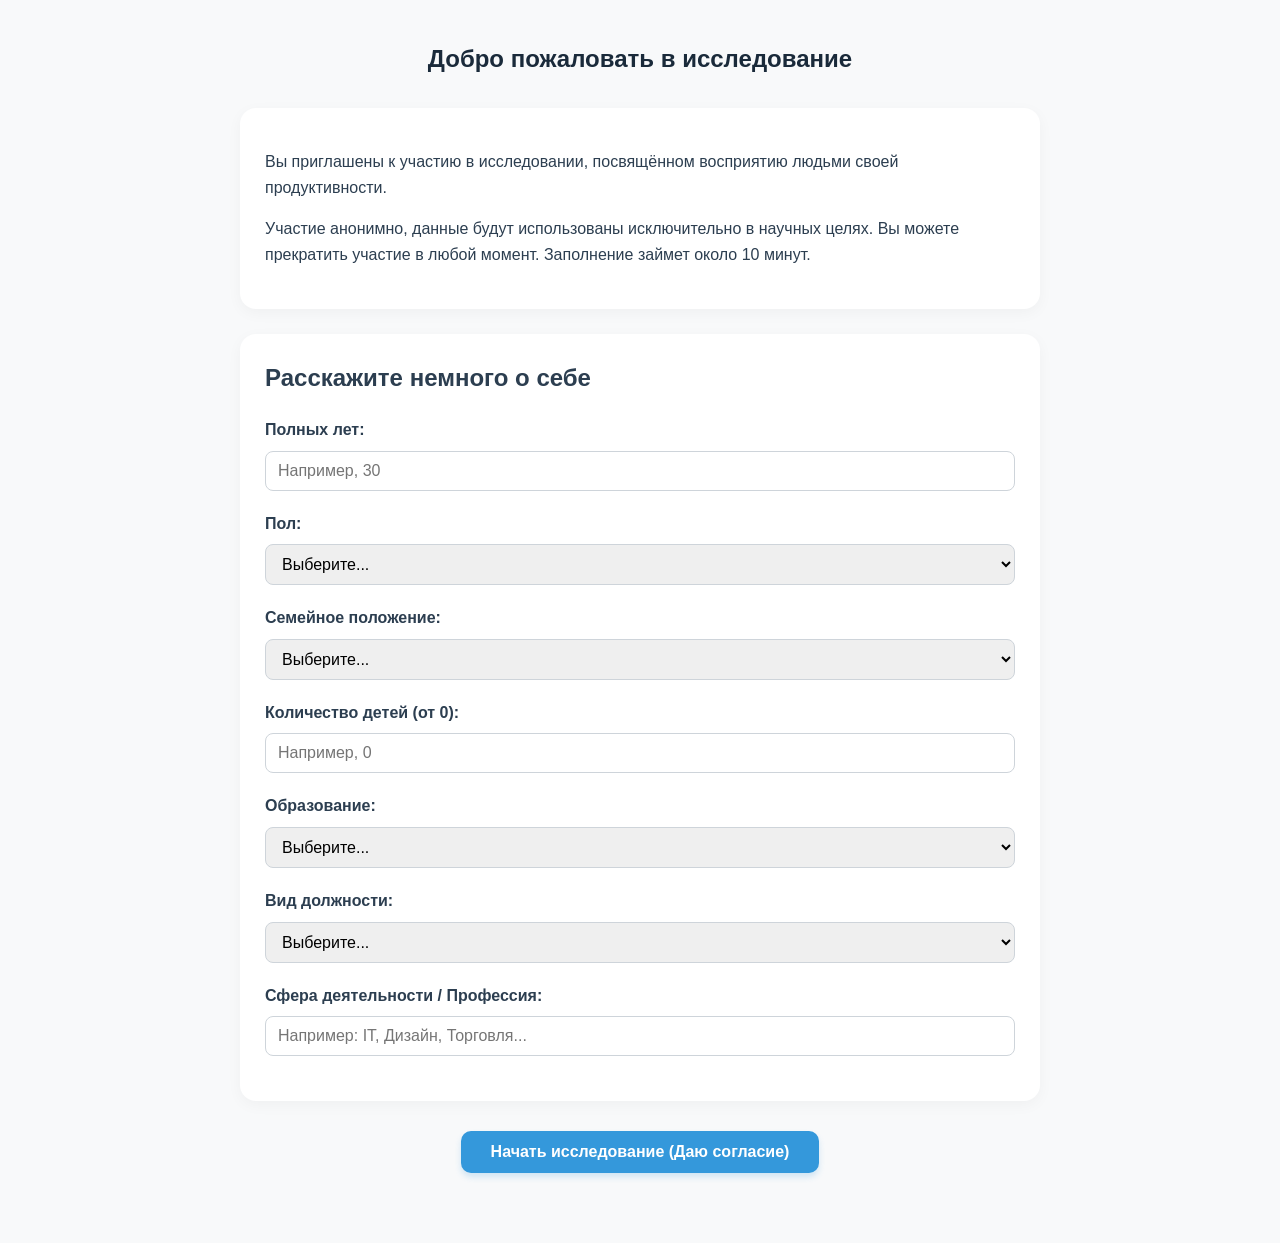
==== Survey-pre-02 (Jedi Matrix Validation)/index.html @ a77406a6 "Первая версия приложения" ====
<!DOCTYPE html>
<html lang="ru">
<head>
    <meta charset="UTF-8">
    <meta name="viewport" content="width=device-width, initial-scale=1.0">
    <title>Исследование восприятия продуктивности</title>
    <!-- Подключаем стили -->
    <link rel="stylesheet" href="style.css">
</head>
<body>

<div class="app-container">
    
    <!-- СТРАНИЦА 0: Согласие и Демография -->
    <section id="page0" class="page active">
        <h1>Добро пожаловать в исследование</h1>
        
        <div class="card info-card">
            <p>Вы приглашены к участию в исследовании, посвящённом восприятию людьми своей продуктивности.</p>
            <p>Участие анонимно, данные будут использованы исключительно в научных целях. Вы можете прекратить участие в любой момент. Заполнение займет около 10 минут.</p>
        </div>

        <div class="card form-card">
            <h2>Расскажите немного о себе</h2>
            
            <div class="form-group">
                <label for="demo-age">Полных лет:</label>
                <input type="number" id="demo-age" min="18" max="100" placeholder="Например, 30">
            </div>

            <div class="form-group">
                <label for="demo-gender">Пол:</label>
                <select id="demo-gender">
                    <option value="">Выберите...</option>
                    <option value="male">Мужской</option>
                    <option value="female">Женский</option>
                </select>
            </div>

            <div class="form-group">
                <label for="demo-marital-status">Семейное положение:</label>
                <select id="demo-marital-status">
                    <option value="">Выберите...</option>
                    <option value="single">Холост / Не замужем</option>
                    <option value="married">В браке</option>
                    <option value="divorced">В разводе</option>
                    <option value="widowed">Вдовец / Вдова</option>
                </select>
            </div>

            <div class="form-group">
                <label for="demo-children">Количество детей (от 0):</label>
                <input type="number" id="demo-children" min="0" placeholder="Например, 0">
            </div>

            <div class="form-group">
                <label for="demo-education">Образование:</label>
                <select id="demo-education">
                    <option value="">Выберите...</option>
                    <option value="secondary">Среднее / Среднее специальное</option>
                    <option value="bachelor">Высшее (Бакалавр/Специалист)</option>
                    <option value="master">Высшее (Магистр)</option>
                    <option value="phd">Ученая степень</option>
                </select>
            </div>

            <div class="form-group">
                <label for="demo-position">Вид должности:</label>
                <select id="demo-position">
                    <option value="">Выберите...</option>
                    <option value="Владелец бизнеса">Владелец бизнеса</option>
                    <option value="Фрилансер">Фрилансер</option>
                    <option value="Высший менеджер">Высший менеджер</option>
                    <option value="Менеджер среднего звена">Менеджер среднего звена</option>
                    <option value="Тимлид">Тимлид</option>
                    <option value="Старший специалист">Старший специалист</option>
                    <option value="Специалист">Специалист</option>
                    <option value="Младший специалист">Младший специалист</option>
                    <option value="Школьник / Студент">Школьник / Студент</option>
                    <option value="Домохозяйка / домохозяин">Домохозяйка / домохозяин</option>
                    <option value="Пенсионер">Пенсионер</option>
                    <option value="Безработный">Безработный</option>
                    <option value="Другое">Другое</option>
                </select>
            </div>

            <div class="form-group">
                <label for="demo-profession">Сфера деятельности / Профессия:</label>
                <input type="text" id="demo-profession" placeholder="Например: IT, Дизайн, Торговля...">
            </div>
        </div>

        <div class="actions">
            <button id="btn-next-0" class="btn btn-primary">Начать исследование (Даю согласие)</button>
        </div>
    </section>

    <!-- СТРАНИЦА 1: Матрица 1 -->
    <section id="page1" class="page">
        <h1 id="p1-title">Оценка продуктивности</h1>
        <div class="card instruction-card" id="p1-instructions">
            <!-- Инструкции подставятся из JS -->
        </div>

        <div class="matrix-app-container">
            <div id="matrix-container-1"></div>
        </div>

        <div class="card examples-card">
            <h3>Примеры ваших задач (необязательно)</h3>
            <p class="subtitle">Приведите 1-2 примера задач из вашего опыта для каждой зоны, чтобы мы лучше поняли ваш контекст.</p>
            
            <div class="examples-grid">
                <div class="eg-item">
                    <label>🟢 Стратегическое, не срочное:</label>
                    <input type="text" id="p1-ex-tr" placeholder="Пример...">
                </div>
                <div class="eg-item">
                    <label>🟠 Стратегическое, срочное:</label>
                    <input type="text" id="p1-ex-br" placeholder="Пример...">
                </div>
                <div class="eg-item">
                    <label>⬜ Операционное, не срочное:</label>
                    <input type="text" id="p1-ex-tl" placeholder="Пример...">
                </div>
                <div class="eg-item">
                    <label>🔴 Операционное, срочное:</label>
                    <input type="text" id="p1-ex-bl" placeholder="Пример...">
                </div>
            </div>
        </div>

        <div class="actions">
            <button id="btn-next-1" class="btn btn-primary">Продолжить</button>
        </div>
    </section>

    <!-- СТРАНИЦА 2: Матрица 2 -->
    <section id="page2" class="page">
        <h1 id="p2-title">Оценка продуктивности (Другая сфера)</h1>
        <div class="card instruction-card" id="p2-instructions">
            <!-- Инструкции подставятся из JS -->
        </div>

        <div class="matrix-app-container">
            <div id="matrix-container-2"></div>
        </div>

        <div class="card examples-card">
            <h3>Примеры ваших задач (необязательно)</h3>
            
            <div class="examples-grid">
                <div class="eg-item">
                    <label>🟢 Стратегическое, не срочное:</label>
                    <input type="text" id="p2-ex-tr" placeholder="Пример...">
                </div>
                <div class="eg-item">
                    <label>🟠 Стратегическое, срочное:</label>
                    <input type="text" id="p2-ex-br" placeholder="Пример...">
                </div>
                <div class="eg-item">
                    <label>⬜ Операционное, не срочное:</label>
                    <input type="text" id="p2-ex-tl" placeholder="Пример...">
                </div>
                <div class="eg-item">
                    <label>🔴 Операционное, срочное:</label>
                    <input type="text" id="p2-ex-bl" placeholder="Пример...">
                </div>
            </div>
        </div>

        <div class="actions">
            <button id="btn-next-2" class="btn btn-primary">Продолжить</button>
        </div>
    </section>

    <!-- СТРАНИЦА 3: Контрольные бегунки -->
    <section id="page3" class="page">
        <h1>Общая самооценка</h1>
        <div class="card">
            <p>Сдвиньте бегунки так, чтобы они отражали ваше ощущение от последних двух недель.</p>

            <div class="control-slider-group">
                <label>Баланс ресурсов (время, силы)</label>
                <div class="slider-wrapper">
                    <span class="left-label">Всё на работу</span>
                    <input type="range" id="slider-balance" min="0" max="100" value="50">
                    <span class="right-label">Всё на личную жизнь</span>
                </div>
            </div>

            <div class="control-slider-group">
                <label>Продуктивность относительно желаемого уровня</label>
                <div class="slider-wrapper">
                    <span class="left-label">Почти ничего не успел</span>
                    <input type="range" id="slider-desired" min="0" max="100" value="50">
                    <span class="right-label">Успел всё и больше</span>
                </div>
            </div>

            <div class="control-slider-group">
                <label>Продуктивность по сравнению с окружающими</label>
                <div class="slider-wrapper">
                    <span class="left-label">Намного ниже</span>
                    <input type="range" id="slider-others" min="0" max="100" value="50">
                    <span class="right-label">Намного выше</span>
                </div>
            </div>
        </div>
        <div class="actions">
            <button id="btn-next-3" class="btn btn-primary">Далее</button>
        </div>
    </section>

    <!-- СТРАНИЦА 4: Оценка инструмента -->
    <section id="page4" class="page">
        <h1>Оценка инструмента</h1>
        <div class="card form-card">
            <p>Нам важно понять, насколько удобными были матрицы, которые вы только что заполняли.</p>

            <div class="form-group radio-group">
                <label>Оцените, насколько сами матрицы (квадраты и ползунки) были вам понятны:</label>
                <div class="likert">
                    <span>1 (Совершенно непонятны)</span>
                    <input type="radio" name="rating_understanding" value="1">
                    <input type="radio" name="rating_understanding" value="2">
                    <input type="radio" name="rating_understanding" value="3">
                    <input type="radio" name="rating_understanding" value="4">
                    <input type="radio" name="rating_understanding" value="5">
                    <input type="radio" name="rating_understanding" value="6">
                    <input type="radio" name="rating_understanding" value="7">
                    <span>7 (Абсолютно понятны)</span>
                </div>
            </div>

            <div class="form-group radio-group">
                <label>Насколько легко вам было вспомнить свои задачи и соотнести их с матрицей?</label>
                <div class="likert">
                    <span>1 (Очень трудно)</span>
                    <input type="radio" name="rating_ease" value="1">
                    <input type="radio" name="rating_ease" value="2">
                    <input type="radio" name="rating_ease" value="3">
                    <input type="radio" name="rating_ease" value="4">
                    <input type="radio" name="rating_ease" value="5">
                    <input type="radio" name="rating_ease" value="6">
                    <input type="radio" name="rating_ease" value="7">
                    <span>7 (Очень легко)</span>
                </div>
            </div>

            <div class="form-group">
                <label>Сколько времени (по ощущению) заняло заполнение матриц?</label>
                <select id="rating_time">
                    <option value="">Выберите...</option>
                    <option value="1">1 - Слишком долго</option>
                    <option value="2">2</option>
                    <option value="3">3 - Нормально, как ожидал</option>
                    <option value="4">4</option>
                    <option value="5">5 - Очень быстро</option>
                </select>
            </div>

            <div class="form-group">
                <label>Что было непонятным или неудобным? (необязательно)</label>
                <textarea id="open_feedback" rows="3" placeholder="Ваши комментарии..."></textarea>
            </div>
        </div>
        <div class="actions">
            <button id="btn-next-4" class="btn btn-primary">Далее</button>
        </div>
    </section>

    <!-- СТРАНИЦА 5: А/В Сравнение -->
    <section id="page5" class="page">
        <h1>Сравнение вариантов</h1>
        <div class="card instruction-card">
            <p>Вы заполняли один из двух возможных вариантов визуального интерфейса. Ниже представлен <strong>альтернативный вариант</strong>.</p>
            <p>Пожалуйста, попробуйте подвигать ползунки в этой альтернативной матрице, чтобы понять, как она работает.</p>
        </div>

        <div class="matrix-app-container">
            <div id="matrix-container-alt"></div>
        </div>

        <div class="card form-card">
            <div class="form-group radio-group">
                <label>Насколько вам понятен <strong>этот (альтернативный)</strong> вариант?</label>
                <div class="likert">
                    <span>1 (Совершенно непонятен)</span>
                    <input type="radio" name="alt_understanding" value="1">
                    <input type="radio" name="alt_understanding" value="2">
                    <input type="radio" name="alt_understanding" value="3">
                    <input type="radio" name="alt_understanding" value="4">
                    <input type="radio" name="alt_understanding" value="5">
                    <input type="radio" name="alt_understanding" value="6">
                    <input type="radio" name="alt_understanding" value="7">
                    <span>7 (Абсолютно понятен)</span>
                </div>
            </div>

            <div class="form-group">
                <label>Какой из двух вариантов интерфейса вам понравился больше?</label>
                <select id="preference">
                    <option value="">Выберите...</option>
                    <option value="first">Первый (который я заполнял изначально)</option>
                    <option value="second">Второй (который показан сейчас на этой странице)</option>
                    <option value="equal">Оба одинаково понятны/удобны</option>
                    <option value="unsure">Затрудняюсь ответить</option>
                </select>
            </div>
        </div>

        <div class="actions">
            <button id="btn-next-5" class="btn btn-primary">Завершить исследование</button>
        </div>
    </section>

    <!-- СТРАНИЦА 6: Финал -->
    <section id="page6" class="page">
        <div class="card final-card">
            <h1>Спасибо за участие!</h1>
            <p>Ваши ответы успешно сохранены и очень помогут нам в исследовании методов оценки человеческой продуктивности.</p>
            <p>Вы можете закрыть эту вкладку.</p>
        </div>
    </section>

</div>

<!-- Скрипт контрола и логика приложения -->
<script src="productivity-control.js"></script>
<script src="app.js"></script>
</body>
</html>
---- Survey-pre-02 (Jedi Matrix Validation)/style.css ----
:root {
    --primary-color: #3498db;
    --bg-color: #f8f9fa;
    --card-bg: #ffffff;
    --text-main: #2c3e50;
    --text-muted: #7f8c8d;
}

body {
    font-family: -apple-system, BlinkMacSystemFont, "Segoe UI", Roboto, Arial, sans-serif;
    padding: 20px;
    background-color: var(--bg-color);
    color: var(--text-main);
    line-height: 1.6;
    margin: 0;
}

.app-container {
    max-width: 800px;
    margin: 0 auto;
}

.page {
    display: none;
    animation: fadeIn 0.4s ease;
}

.page.active {
    display: block;
}

@keyframes fadeIn {
    from { opacity: 0; transform: translateY(10px); }
    to { opacity: 1; transform: translateY(0); }
}

h1 {
    text-align: center;
    margin-bottom: 30px;
    font-weight: 800;
    color: #1a2a3a;
}

h2, h3 {
    margin-top: 0;
    color: #2c3e50;
}

.card {
    background: var(--card-bg);
    padding: 25px;
    border-radius: 16px;
    box-shadow: 0 4px 15px rgba(0,0,0,0.04);
    margin-bottom: 25px;
}

/* Формы */
.form-group {
    margin-bottom: 20px;
}

.form-group label {
    display: block;
    margin-bottom: 8px;
    font-weight: 600;
}

input[type="text"], input[type="number"], select, textarea {
    width: 100%;
    padding: 10px 12px;
    border: 1px solid #ced4da;
    border-radius: 8px;
    font-size: 1rem;
    box-sizing: border-box;
}

textarea {
    resize: vertical;
}

.actions {
    display: flex;
    justify-content: center;
    margin-top: 30px;
    margin-bottom: 50px;
}

.btn {
    padding: 12px 30px;
    border: none;
    border-radius: 10px;
    font-size: 16px;
    font-weight: 600;
    cursor: pointer;
    transition: all 0.2s ease;
}

.btn-primary {
    background: var(--primary-color);
    color: white;
    box-shadow: 0 4px 6px rgba(52, 152, 219, 0.2);
}

.btn-primary:hover {
    background: #2980b9;
    transform: translateY(-2px);
    box-shadow: 0 6px 12px rgba(52, 152, 219, 0.3);
}

.btn-primary:disabled {
    background: #bdc3c7;
    cursor: not-allowed;
    transform: none;
    box-shadow: none;
}

/* Примеры задач */
.examples-card {
    margin-top: 40px;
}
.examples-grid {
    display: grid;
    grid-template-columns: 1fr 1fr;
    gap: 15px;
}
.eg-item label {
    display: block;
    font-size: 0.85rem;
    margin-bottom: 4px;
    color: #495057;
}
.eg-item input {
    font-size: 0.9rem;
    padding: 8px 10px;
}

/* Шкала Лайкерта */
.likert {
    display: flex;
    justify-content: space-between;
    align-items: center;
    background: #f1f3f5;
    padding: 15px;
    border-radius: 8px;
}
.likert span {
    font-size: 0.85rem;
    color: #6c757d;
    font-weight: 600;
}
.likert input[type="radio"] {
    transform: scale(1.3);
    cursor: pointer;
}

/* Ползунки на стр 3 */
.control-slider-group {
    margin-bottom: 30px;
}
.control-slider-group > label {
    font-weight: 700;
    margin-bottom: 10px;
    display: block;
}
.slider-wrapper {
    display: flex;
    align-items: center;
    gap: 15px;
}
.slider-wrapper input[type="range"] {
    flex: 1;
}
.left-label, .right-label {
    font-size: 0.85rem;
    color: #6c757d;
    width: 120px;
}
.right-label { text-align: right; }

.instruction-block details {
    background: #f1f7fe;
    padding: 15px;
    border-radius: 12px;
    margin-bottom: 20px;
}
.instruction-block summary {
    font-weight: 600;
    cursor: pointer;
    color: var(--primary-color);
}
.instruction-card ul, .instruction-card ol {
    margin-top: 10px;
    padding-left: 20px;
}

@media (max-width: 600px) {
    body { padding: 10px 0; }
    h1 { font-size: 1.5rem; margin: 15px; }
    .card { padding: 15px; border-radius: 0; box-shadow: none; border-bottom: 1px solid #e9ecef; }
    .examples-card { margin-top: 25px; }
    .examples-grid { grid-template-columns: 1fr; }
    .likert { flex-direction: column; gap: 10px; align-items: flex-start; }
    .likert span:first-child { order: -1; margin-bottom: 10px; }
    .likert span:last-child { order: 10; margin-top: 10px; }
    .likert input { margin: 5px 0; }
    
    .slider-wrapper { flex-direction: column; align-items: stretch; gap: 5px; }
    .left-label, .right-label { width: auto; font-size: 0.8rem; }
    .right-label { text-align: left; }
}
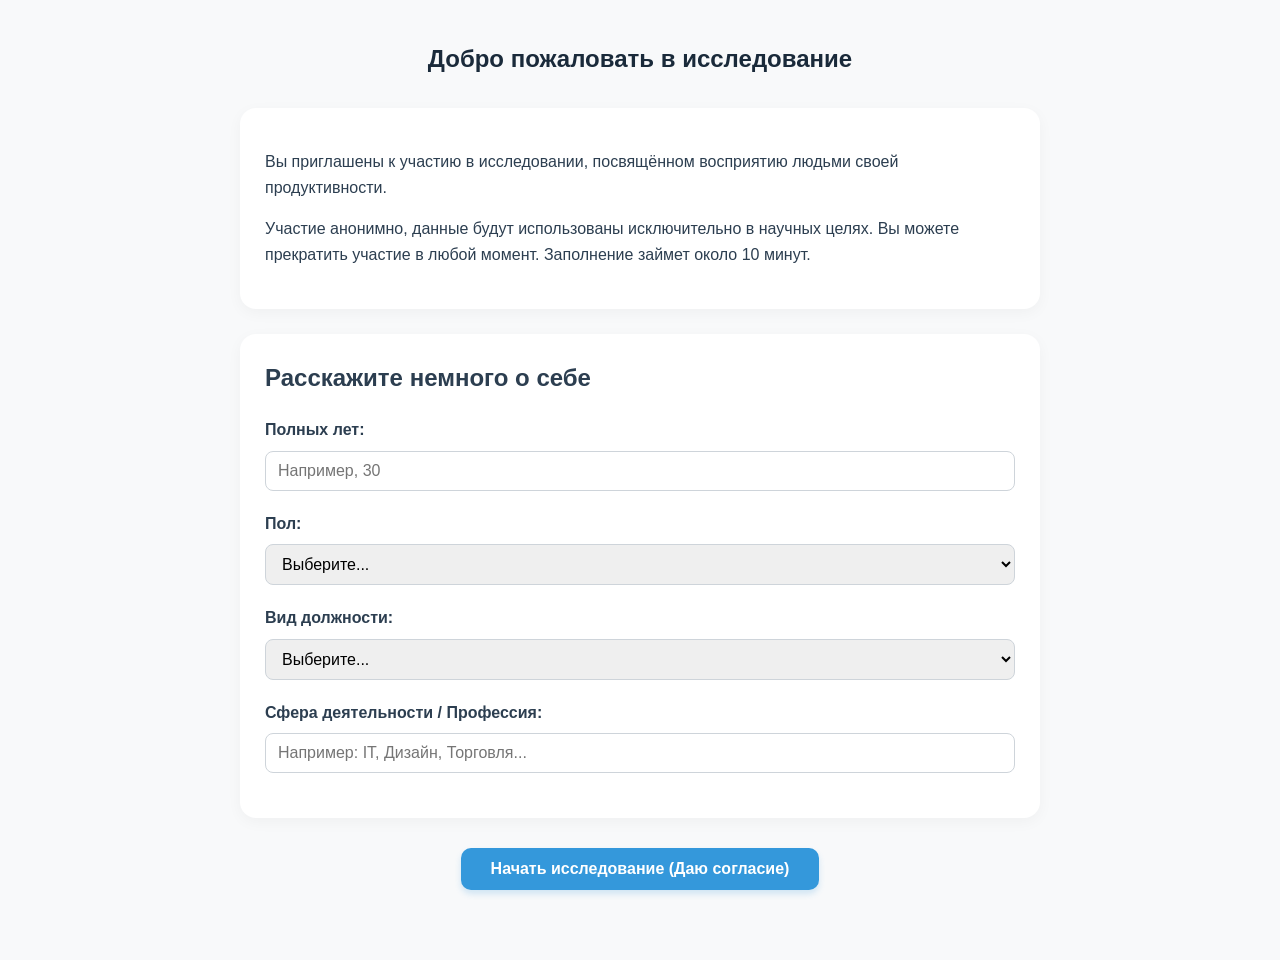
==== commit 0f931b86: "Черновик готов" ====
--- a/Survey-pre-02 (Jedi Matrix Validation)/index.html
+++ b/Survey-pre-02 (Jedi Matrix Validation)/index.html
@@ -22,7 +22,7 @@
 
         <div class="card form-card">
             <h2>Расскажите немного о себе</h2>
-            
+
             <div class="form-group">
                 <label for="demo-age">Полных лет:</label>
                 <input type="number" id="demo-age" min="18" max="100" placeholder="Например, 30">
@@ -34,33 +34,6 @@
                     <option value="">Выберите...</option>
                     <option value="male">Мужской</option>
                     <option value="female">Женский</option>
-                </select>
-            </div>
-
-            <div class="form-group">
-                <label for="demo-marital-status">Семейное положение:</label>
-                <select id="demo-marital-status">
-                    <option value="">Выберите...</option>
-                    <option value="single">Холост / Не замужем</option>
-                    <option value="married">В браке</option>
-                    <option value="divorced">В разводе</option>
-                    <option value="widowed">Вдовец / Вдова</option>
-                </select>
-            </div>
-
-            <div class="form-group">
-                <label for="demo-children">Количество детей (от 0):</label>
-                <input type="number" id="demo-children" min="0" placeholder="Например, 0">
-            </div>
-
-            <div class="form-group">
-                <label for="demo-education">Образование:</label>
-                <select id="demo-education">
-                    <option value="">Выберите...</option>
-                    <option value="secondary">Среднее / Среднее специальное</option>
-                    <option value="bachelor">Высшее (Бакалавр/Специалист)</option>
-                    <option value="master">Высшее (Магистр)</option>
-                    <option value="phd">Ученая степень</option>
                 </select>
             </div>
 
@@ -108,7 +81,7 @@
 
         <div class="card examples-card">
             <h3>Примеры ваших задач (необязательно)</h3>
-            <p class="subtitle">Приведите 1-2 примера задач из вашего опыта для каждой зоны, чтобы мы лучше поняли ваш контекст.</p>
+            <p class="subtitle">Приведите 1-2 примера задач из вашего опыта для каждой зоны, чтобы мы лучше поняли ваш контекст. Это не обязательно, но очень нам поможет 😉</p>
             
             <div class="examples-grid">
                 <div class="eg-item">
@@ -131,6 +104,7 @@
         </div>
 
         <div class="actions">
+            <button id="btn-prev-1" class="btn btn-secondary">← Назад</button>
             <button id="btn-next-1" class="btn btn-primary">Продолжить</button>
         </div>
     </section>
@@ -170,6 +144,7 @@
         </div>
 
         <div class="actions">
+            <button id="btn-prev-2" class="btn btn-secondary">← Назад</button>
             <button id="btn-next-2" class="btn btn-primary">Продолжить</button>
         </div>
     </section>
@@ -178,36 +153,106 @@
     <section id="page3" class="page">
         <h1>Общая самооценка</h1>
         <div class="card">
-            <p>Сдвиньте бегунки так, чтобы они отражали ваше ощущение от последних двух недель.</p>
-
-            <div class="control-slider-group">
+            <p>Отметьте на шкале значения, которые отражают ваше ощущение от последних двух недель.</p>
+
+            <div class="likert-scale-group">
                 <label>Баланс ресурсов (время, силы)</label>
-                <div class="slider-wrapper">
-                    <span class="left-label">Всё на работу</span>
-                    <input type="range" id="slider-balance" min="0" max="100" value="50">
-                    <span class="right-label">Всё на личную жизнь</span>
-                </div>
-            </div>
-
-            <div class="control-slider-group">
+                <div class="likert-7-scale">
+                    <span class="likert-7-label left">Всё на работу</span>
+                    
+                    <input type="radio" name="balance" id="balance-1" value="1">
+                    <label for="balance-1">1</label>
+                    
+                    <input type="radio" name="balance" id="balance-2" value="2">
+                    <label for="balance-2">2</label>
+                    
+                    <input type="radio" name="balance" id="balance-3" value="3">
+                    <label for="balance-3">3</label>
+                    
+                    <input type="radio" name="balance" id="balance-4" value="4">
+                    <label for="balance-4">4</label>
+                    
+                    <input type="radio" name="balance" id="balance-5" value="5">
+                    <label for="balance-5">5</label>
+                    
+                    <input type="radio" name="balance" id="balance-6" value="6">
+                    <label for="balance-6">6</label>
+                    
+                    <input type="radio" name="balance" id="balance-7" value="7">
+                    <label for="balance-7">7</label>
+                    
+                    <span class="likert-7-label right">Всё на личную жизнь</span>
+                    
+                    <span class="likert-7-middle">всё сбалансировано</span>
+                </div>
+            </div>
+
+            <div class="likert-scale-group">
                 <label>Продуктивность относительно желаемого уровня</label>
-                <div class="slider-wrapper">
-                    <span class="left-label">Почти ничего не успел</span>
-                    <input type="range" id="slider-desired" min="0" max="100" value="50">
-                    <span class="right-label">Успел всё и больше</span>
-                </div>
-            </div>
-
-            <div class="control-slider-group">
+                <div class="likert-7-scale">
+                    <span class="likert-7-label left">Почти ничего не успел</span>
+                    
+                    <input type="radio" name="desired" id="desired-1" value="1">
+                    <label for="desired-1">1</label>
+                    
+                    <input type="radio" name="desired" id="desired-2" value="2">
+                    <label for="desired-2">2</label>
+                    
+                    <input type="radio" name="desired" id="desired-3" value="3">
+                    <label for="desired-3">3</label>
+                    
+                    <input type="radio" name="desired" id="desired-4" value="4">
+                    <label for="desired-4">4</label>
+                    
+                    <input type="radio" name="desired" id="desired-5" value="5">
+                    <label for="desired-5">5</label>
+                    
+                    <input type="radio" name="desired" id="desired-6" value="6">
+                    <label for="desired-6">6</label>
+                    
+                    <input type="radio" name="desired" id="desired-7" value="7">
+                    <label for="desired-7">7</label>
+                    
+                    <span class="likert-7-label right">Успел всё и больше</span>
+                    
+                    <span class="likert-7-middle">ровно, как хотел</span>
+                </div>
+            </div>
+
+            <div class="likert-scale-group">
                 <label>Продуктивность по сравнению с окружающими</label>
-                <div class="slider-wrapper">
-                    <span class="left-label">Намного ниже</span>
-                    <input type="range" id="slider-others" min="0" max="100" value="50">
-                    <span class="right-label">Намного выше</span>
-                </div>
-            </div>
-        </div>
-        <div class="actions">
+                <div class="likert-7-scale">
+                    <span class="likert-7-label left">Намного ниже</span>
+                    
+                    <input type="radio" name="others" id="others-1" value="1">
+                    <label for="others-1">1</label>
+                    
+                    <input type="radio" name="others" id="others-2" value="2">
+                    <label for="others-2">2</label>
+                    
+                    <input type="radio" name="others" id="others-3" value="3">
+                    <label for="others-3">3</label>
+                    
+                    <input type="radio" name="others" id="others-4" value="4">
+                    <label for="others-4">4</label>
+                    
+                    <input type="radio" name="others" id="others-5" value="5">
+                    <label for="others-5">5</label>
+                    
+                    <input type="radio" name="others" id="others-6" value="6">
+                    <label for="others-6">6</label>
+                    
+                    <input type="radio" name="others" id="others-7" value="7">
+                    <label for="others-7">7</label>
+                    
+                    <span class="likert-7-label right">Намного выше</span>
+                    
+                    <span class="likert-7-middle">как в среднем у большинства</span>
+                </div>
+            </div>
+        </div>
+        <div class="actions">
+            <button id="btn-prev-3" class="btn btn-secondary">← Назад</button>
             <button id="btn-next-3" class="btn btn-primary">Далее</button>
         </div>
     </section>
@@ -249,23 +294,12 @@
             </div>
 
             <div class="form-group">
-                <label>Сколько времени (по ощущению) заняло заполнение матриц?</label>
-                <select id="rating_time">
-                    <option value="">Выберите...</option>
-                    <option value="1">1 - Слишком долго</option>
-                    <option value="2">2</option>
-                    <option value="3">3 - Нормально, как ожидал</option>
-                    <option value="4">4</option>
-                    <option value="5">5 - Очень быстро</option>
-                </select>
-            </div>
-
-            <div class="form-group">
                 <label>Что было непонятным или неудобным? (необязательно)</label>
                 <textarea id="open_feedback" rows="3" placeholder="Ваши комментарии..."></textarea>
             </div>
         </div>
         <div class="actions">
+            <button id="btn-prev-4" class="btn btn-secondary">← Назад</button>
             <button id="btn-next-4" class="btn btn-primary">Далее</button>
         </div>
     </section>
@@ -311,6 +345,7 @@
         </div>
 
         <div class="actions">
+            <button id="btn-prev-5" class="btn btn-secondary">← Назад</button>
             <button id="btn-next-5" class="btn btn-primary">Завершить исследование</button>
         </div>
     </section>
--- a/Survey-pre-02 (Jedi Matrix Validation)/style.css
+++ b/Survey-pre-02 (Jedi Matrix Validation)/style.css
@@ -112,6 +112,19 @@
     cursor: not-allowed;
     transform: none;
     box-shadow: none;
+}
+
+.btn-secondary {
+    background: #95a5a6;
+    color: white;
+    box-shadow: 0 4px 6px rgba(149, 165, 166, 0.2);
+    margin-right: 10px;
+}
+
+.btn-secondary:hover {
+    background: #7f8c8d;
+    transform: translateY(-2px);
+    box-shadow: 0 6px 12px rgba(149, 165, 166, 0.3);
 }
 
 /* Примеры задач */
@@ -153,29 +166,98 @@
     cursor: pointer;
 }
 
-/* Ползунки на стр 3 */
-.control-slider-group {
-    margin-bottom: 30px;
-}
-.control-slider-group > label {
+/* Шкала Лайкерта 0-10 для страницы 3 */
+.likert-scale-group {
+    margin-bottom: 35px;
+}
+.likert-scale-group > label {
     font-weight: 700;
-    margin-bottom: 10px;
+    margin-bottom: 12px;
     display: block;
-}
-.slider-wrapper {
+    font-size: 1rem;
+}
+.likert-7-scale {
+    display: grid;
+    grid-template-columns: auto repeat(7, 1fr) auto;
+    gap: 4px;
+    align-items: center;
+    background: #f1f3f5;
+    padding: 12px 8px;
+    border-radius: 10px;
+    position: relative;
+}
+.likert-7-scale input[type="radio"] {
+    display: none;
+}
+.likert-7-scale label {
+    width: 28px;
+    height: 28px;
     display: flex;
     align-items: center;
-    gap: 15px;
-}
-.slider-wrapper input[type="range"] {
-    flex: 1;
-}
-.left-label, .right-label {
+    justify-content: center;
+    background: #e9ecef;
+    border-radius: 6px;
     font-size: 0.85rem;
+    font-weight: 600;
+    cursor: pointer;
+    transition: all 0.15s ease;
+    color: #495057;
+}
+.likert-7-scale label:hover {
+    background: #dee2e6;
+}
+.likert-7-scale input[type="radio"]:checked + label {
+    background: var(--primary-color);
+    color: white;
+    box-shadow: 0 2px 4px rgba(52, 152, 219, 0.3);
+}
+.likert-7-label {
+    font-size: 0.75rem;
     color: #6c757d;
-    width: 120px;
-}
-.right-label { text-align: right; }
+    line-height: 1.2;
+    text-align: center;
+}
+.likert-7-label.left {
+    text-align: right;
+    padding-right: 6px;
+}
+.likert-7-label.right {
+    text-align: left;
+    padding-left: 6px;
+}
+.likert-7-middle {
+    grid-column: 1 / -1;
+    text-align: center;
+    font-size: 0.7rem;
+    color: var(--primary-color);
+    font-weight: 600;
+    margin-top: 6px;
+    line-height: 1.2;
+}
+.likert-side-label {
+    font-size: 0.8rem;
+    color: #6c757d;
+    max-width: 25%;
+    text-align: center;
+    line-height: 1.2;
+}
+.likert-side-label.left-endpoint {
+    text-align: right;
+    padding-right: 8px;
+}
+.likert-side-label.right-endpoint {
+    text-align: left;
+    padding-left: 8px;
+}
+.likert-middle-label {
+    width: 100%;
+    text-align: center;
+    font-size: 0.75rem;
+    color: var(--primary-color);
+    font-weight: 600;
+    margin-top: 6px;
+    line-height: 1.2;
+}
 
 .instruction-block details {
     background: #f1f7fe;
@@ -199,12 +281,66 @@
     .card { padding: 15px; border-radius: 0; box-shadow: none; border-bottom: 1px solid #e9ecef; }
     .examples-card { margin-top: 25px; }
     .examples-grid { grid-template-columns: 1fr; }
-    .likert { flex-direction: column; gap: 10px; align-items: flex-start; }
-    .likert span:first-child { order: -1; margin-bottom: 10px; }
-    .likert span:last-child { order: 10; margin-top: 10px; }
-    .likert input { margin: 5px 0; }
     
+    /* Фикс для шкалы Лайкерта на странице оценки инструмента - подписи по бокам */
+    .likert { 
+        display: grid !important;
+        grid-template-columns: auto repeat(7, 1fr) auto !important;
+        gap: 4px !important;
+        align-items: center !important;
+        padding: 10px 4px !important;
+    }
+    .likert span:first-child { 
+        grid-column: 1 !important;
+        font-size: 0.65rem !important;
+        line-height: 1.1 !important;
+        text-align: right !important;
+        padding-right: 4px !important;
+    }
+    .likert span:last-child { 
+        grid-column: 9 !important;
+        font-size: 0.65rem !important;
+        line-height: 1.1 !important;
+        text-align: left !important;
+        padding-left: 4px !important;
+    }
+    .likert input { 
+        width: 20px !important;
+        height: 20px !important;
+        margin: 0 !important;
+        transform: scale(0.9) !important;
+    }
+
     .slider-wrapper { flex-direction: column; align-items: stretch; gap: 5px; }
     .left-label, .right-label { width: auto; font-size: 0.8rem; }
     .right-label { text-align: left; }
-}
+    
+    /* Шкала 7-балльная: мобильная версия */
+    .likert-7-scale {
+        grid-template-columns: auto repeat(7, 1fr) auto !important;
+        padding: 8px 2px !important;
+    }
+    .likert-7-scale label {
+        width: 22px !important;
+        height: 22px !important;
+        font-size: 0.7rem !important;
+    }
+    .likert-7-label {
+        font-size: 0.6rem !important;
+        max-width: 60px !important;
+    }
+    .likert-7-middle {
+        font-size: 0.55rem !important;
+    }
+    
+    .actions {
+        flex-direction: column-reverse;
+        gap: 10px;
+    }
+    .btn {
+        width: 100%;
+    }
+    .btn-secondary {
+        margin-right: 0;
+    }
+}
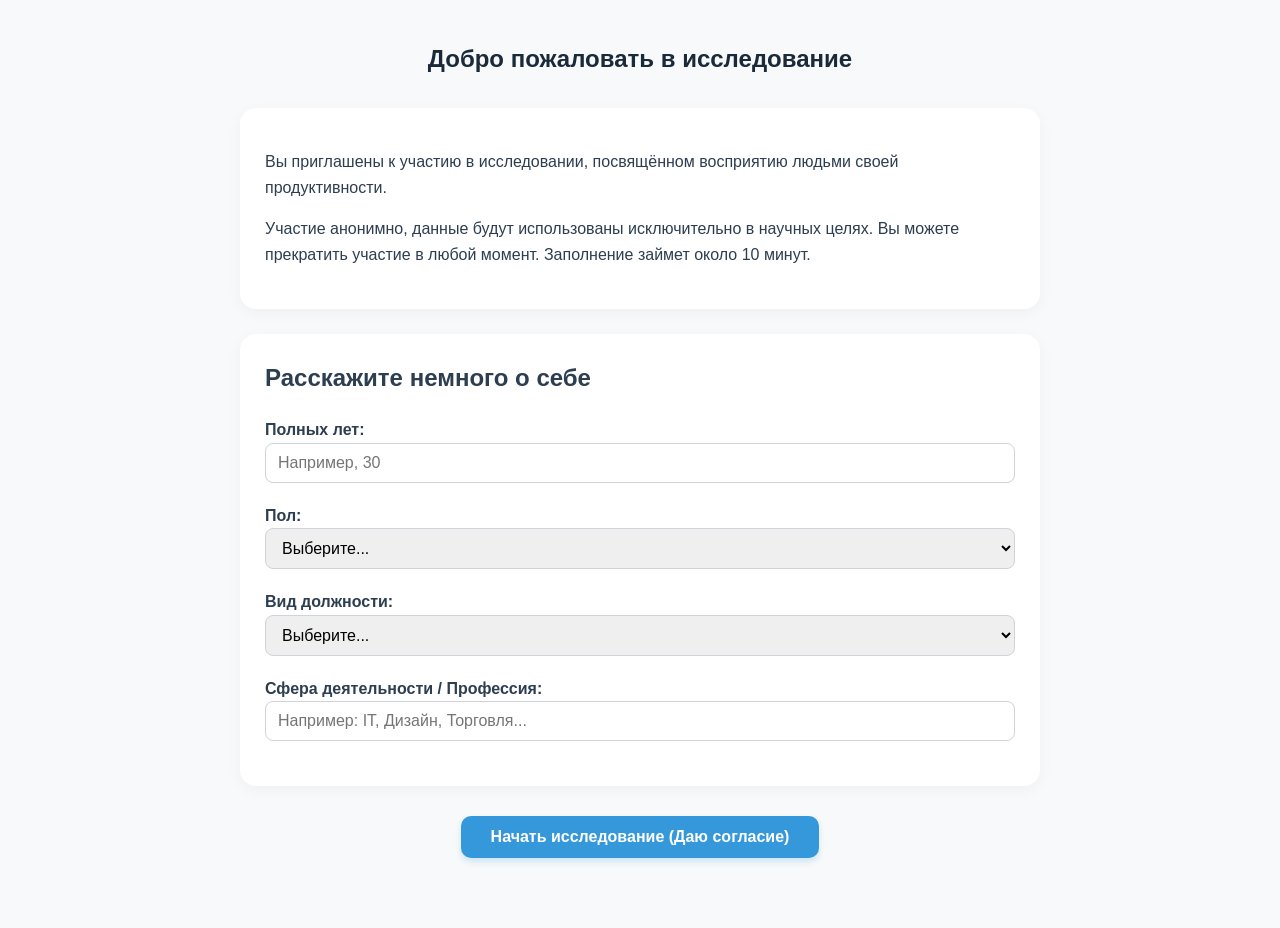
==== commit 769658e1: "Еще немного полироли" ====
--- a/Survey-pre-02 (Jedi Matrix Validation)/index.html
+++ b/Survey-pre-02 (Jedi Matrix Validation)/index.html
@@ -265,31 +265,61 @@
 
             <div class="form-group radio-group">
                 <label>Оцените, насколько сами матрицы (квадраты и ползунки) были вам понятны:</label>
-                <div class="likert">
-                    <span>1 (Совершенно непонятны)</span>
-                    <input type="radio" name="rating_understanding" value="1">
-                    <input type="radio" name="rating_understanding" value="2">
-                    <input type="radio" name="rating_understanding" value="3">
-                    <input type="radio" name="rating_understanding" value="4">
-                    <input type="radio" name="rating_understanding" value="5">
-                    <input type="radio" name="rating_understanding" value="6">
-                    <input type="radio" name="rating_understanding" value="7">
-                    <span>7 (Абсолютно понятны)</span>
+                <div class="likert-7-scale">
+                    <span class="likert-7-label left">Совершенно непонятны</span>
+                    
+                    <input type="radio" name="rating_understanding" id="understanding-1" value="1">
+                    <label for="understanding-1">1</label>
+                    
+                    <input type="radio" name="rating_understanding" id="understanding-2" value="2">
+                    <label for="understanding-2">2</label>
+                    
+                    <input type="radio" name="rating_understanding" id="understanding-3" value="3">
+                    <label for="understanding-3">3</label>
+                    
+                    <input type="radio" name="rating_understanding" id="understanding-4" value="4">
+                    <label for="understanding-4">4</label>
+                    
+                    <input type="radio" name="rating_understanding" id="understanding-5" value="5">
+                    <label for="understanding-5">5</label>
+                    
+                    <input type="radio" name="rating_understanding" id="understanding-6" value="6">
+                    <label for="understanding-6">6</label>
+                    
+                    <input type="radio" name="rating_understanding" id="understanding-7" value="7">
+                    <label for="understanding-7">7</label>
+                    
+                    <span class="likert-7-label right">Абсолютно понятны</span>
                 </div>
             </div>
 
             <div class="form-group radio-group">
                 <label>Насколько легко вам было вспомнить свои задачи и соотнести их с матрицей?</label>
-                <div class="likert">
-                    <span>1 (Очень трудно)</span>
-                    <input type="radio" name="rating_ease" value="1">
-                    <input type="radio" name="rating_ease" value="2">
-                    <input type="radio" name="rating_ease" value="3">
-                    <input type="radio" name="rating_ease" value="4">
-                    <input type="radio" name="rating_ease" value="5">
-                    <input type="radio" name="rating_ease" value="6">
-                    <input type="radio" name="rating_ease" value="7">
-                    <span>7 (Очень легко)</span>
+                <div class="likert-7-scale">
+                    <span class="likert-7-label left">Очень трудно</span>
+                    
+                    <input type="radio" name="rating_ease" id="ease-1" value="1">
+                    <label for="ease-1">1</label>
+                    
+                    <input type="radio" name="rating_ease" id="ease-2" value="2">
+                    <label for="ease-2">2</label>
+                    
+                    <input type="radio" name="rating_ease" id="ease-3" value="3">
+                    <label for="ease-3">3</label>
+                    
+                    <input type="radio" name="rating_ease" id="ease-4" value="4">
+                    <label for="ease-4">4</label>
+                    
+                    <input type="radio" name="rating_ease" id="ease-5" value="5">
+                    <label for="ease-5">5</label>
+                    
+                    <input type="radio" name="rating_ease" id="ease-6" value="6">
+                    <label for="ease-6">6</label>
+                    
+                    <input type="radio" name="rating_ease" id="ease-7" value="7">
+                    <label for="ease-7">7</label>
+                    
+                    <span class="likert-7-label right">Очень легко</span>
                 </div>
             </div>
 
@@ -319,16 +349,31 @@
         <div class="card form-card">
             <div class="form-group radio-group">
                 <label>Насколько вам понятен <strong>этот (альтернативный)</strong> вариант?</label>
-                <div class="likert">
-                    <span>1 (Совершенно непонятен)</span>
-                    <input type="radio" name="alt_understanding" value="1">
-                    <input type="radio" name="alt_understanding" value="2">
-                    <input type="radio" name="alt_understanding" value="3">
-                    <input type="radio" name="alt_understanding" value="4">
-                    <input type="radio" name="alt_understanding" value="5">
-                    <input type="radio" name="alt_understanding" value="6">
-                    <input type="radio" name="alt_understanding" value="7">
-                    <span>7 (Абсолютно понятен)</span>
+                <div class="likert-7-scale">
+                    <span class="likert-7-label left">1 (Совершенно непонятен)</span>
+                    
+                    <input type="radio" name="alt_understanding" id="alt-understanding-1" value="1">
+                    <label for="alt-understanding-1">1</label>
+                    
+                    <input type="radio" name="alt_understanding" id="alt-understanding-2" value="2">
+                    <label for="alt-understanding-2">2</label>
+                    
+                    <input type="radio" name="alt_understanding" id="alt-understanding-3" value="3">
+                    <label for="alt-understanding-3">3</label>
+                    
+                    <input type="radio" name="alt_understanding" id="alt-understanding-4" value="4">
+                    <label for="alt-understanding-4">4</label>
+                    
+                    <input type="radio" name="alt_understanding" id="alt-understanding-5" value="5">
+                    <label for="alt-understanding-5">5</label>
+                    
+                    <input type="radio" name="alt_understanding" id="alt-understanding-6" value="6">
+                    <label for="alt-understanding-6">6</label>
+                    
+                    <input type="radio" name="alt_understanding" id="alt-understanding-7" value="7">
+                    <label for="alt-understanding-7">7</label>
+                    
+                    <span class="likert-7-label right">7 (Абсолютно понятен)</span>
                 </div>
             </div>
 
--- a/Survey-pre-02 (Jedi Matrix Validation)/style.css
+++ b/Survey-pre-02 (Jedi Matrix Validation)/style.css
@@ -61,7 +61,7 @@
 
 .form-group label {
     display: block;
-    margin-bottom: 8px;
+    margin-bottom: 0;
     font-weight: 600;
 }
 
@@ -166,7 +166,7 @@
     cursor: pointer;
 }
 
-/* Шкала Лайкерта 0-10 для страницы 3 */
+/* Шкала Лайкерта 7-балльная */
 .likert-scale-group {
     margin-bottom: 35px;
 }
@@ -178,13 +178,14 @@
 }
 .likert-7-scale {
     display: grid;
-    grid-template-columns: auto repeat(7, 1fr) auto;
-    gap: 4px;
+    grid-template-columns: auto repeat(7, 28px) auto;
+    gap: 2px;
     align-items: center;
     background: #f1f3f5;
     padding: 12px 8px;
     border-radius: 10px;
     position: relative;
+    justify-content: center;
 }
 .likert-7-scale input[type="radio"] {
     display: none;
@@ -216,14 +217,20 @@
     color: #6c757d;
     line-height: 1.2;
     text-align: center;
+    display: flex;
+    align-items: center;
+    height: 28px;
+    box-sizing: border-box;
 }
 .likert-7-label.left {
     text-align: right;
     padding-right: 6px;
+    justify-content: flex-end;
 }
 .likert-7-label.right {
     text-align: left;
     padding-left: 6px;
+    justify-content: flex-start;
 }
 .likert-7-middle {
     grid-column: 1 / -1;
@@ -231,7 +238,7 @@
     font-size: 0.7rem;
     color: var(--primary-color);
     font-weight: 600;
-    margin-top: 6px;
+    margin-top: 3px;
     line-height: 1.2;
 }
 .likert-side-label {
@@ -282,57 +289,29 @@
     .examples-card { margin-top: 25px; }
     .examples-grid { grid-template-columns: 1fr; }
     
-    /* Фикс для шкалы Лайкерта на странице оценки инструмента - подписи по бокам */
-    .likert { 
-        display: grid !important;
-        grid-template-columns: auto repeat(7, 1fr) auto !important;
-        gap: 4px !important;
-        align-items: center !important;
-        padding: 10px 4px !important;
-    }
-    .likert span:first-child { 
-        grid-column: 1 !important;
+    /* Шкала 7-балльная: мобильная версия */
+    .likert-7-scale {
+        grid-template-columns: auto repeat(7, 24px) auto !important;
+        gap: 2px !important;
+        padding: 8px 4px !important;
+    }
+    .likert-7-scale label {
+        width: 24px !important;
+        height: 24px !important;
+        font-size: 0.75rem !important;
+    }
+    .likert-7-label {
+        font-size: 0.75rem !important;
+        max-width: 55px !important;
+    }
+    .likert-7-middle {
         font-size: 0.65rem !important;
-        line-height: 1.1 !important;
-        text-align: right !important;
-        padding-right: 4px !important;
-    }
-    .likert span:last-child { 
-        grid-column: 9 !important;
-        font-size: 0.65rem !important;
-        line-height: 1.1 !important;
-        text-align: left !important;
-        padding-left: 4px !important;
-    }
-    .likert input { 
-        width: 20px !important;
-        height: 20px !important;
-        margin: 0 !important;
-        transform: scale(0.9) !important;
-    }
-
+    }
+    
     .slider-wrapper { flex-direction: column; align-items: stretch; gap: 5px; }
     .left-label, .right-label { width: auto; font-size: 0.8rem; }
     .right-label { text-align: left; }
     
-    /* Шкала 7-балльная: мобильная версия */
-    .likert-7-scale {
-        grid-template-columns: auto repeat(7, 1fr) auto !important;
-        padding: 8px 2px !important;
-    }
-    .likert-7-scale label {
-        width: 22px !important;
-        height: 22px !important;
-        font-size: 0.7rem !important;
-    }
-    .likert-7-label {
-        font-size: 0.6rem !important;
-        max-width: 60px !important;
-    }
-    .likert-7-middle {
-        font-size: 0.55rem !important;
-    }
-    
     .actions {
         flex-direction: column-reverse;
         gap: 10px;
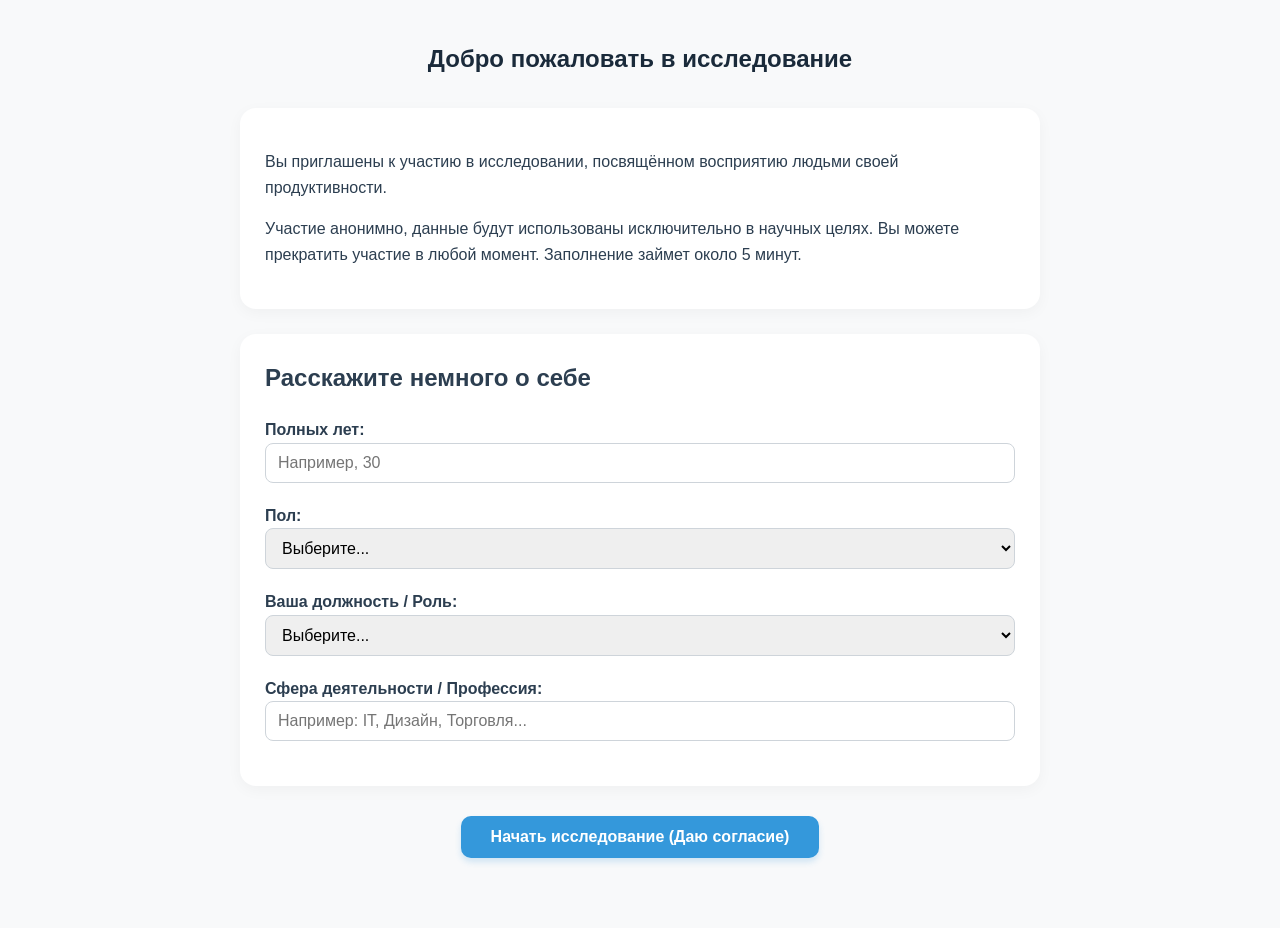
==== commit 06b0d977: "Готовимся к релизу" ====
--- a/Survey-pre-02 (Jedi Matrix Validation)/index.html
+++ b/Survey-pre-02 (Jedi Matrix Validation)/index.html
@@ -17,7 +17,8 @@
         
         <div class="card info-card">
             <p>Вы приглашены к участию в исследовании, посвящённом восприятию людьми своей продуктивности.</p>
-            <p>Участие анонимно, данные будут использованы исключительно в научных целях. Вы можете прекратить участие в любой момент. Заполнение займет около 10 минут.</p>
+            <p>Участие анонимно, данные будут использованы исключительно в научных целях.
+                Вы можете прекратить участие в любой момент. Заполнение займет около 5 минут.</p>
         </div>
 
         <div class="card form-card">
@@ -38,7 +39,7 @@
             </div>
 
             <div class="form-group">
-                <label for="demo-position">Вид должности:</label>
+                <label for="demo-position">Ваша должность / Роль:</label>
                 <select id="demo-position">
                     <option value="">Выберите...</option>
                     <option value="Владелец бизнеса">Владелец бизнеса</option>
@@ -50,7 +51,7 @@
                     <option value="Специалист">Специалист</option>
                     <option value="Младший специалист">Младший специалист</option>
                     <option value="Школьник / Студент">Школьник / Студент</option>
-                    <option value="Домохозяйка / домохозяин">Домохозяйка / домохозяин</option>
+                    <option value="Ведение домашнего хозяйства">Ведение домашнего хозяйства</option>
                     <option value="Пенсионер">Пенсионер</option>
                     <option value="Безработный">Безработный</option>
                     <option value="Другое">Другое</option>
@@ -153,10 +154,10 @@
     <section id="page3" class="page">
         <h1>Общая самооценка</h1>
         <div class="card">
-            <p>Отметьте на шкале значения, которые отражают ваше ощущение от последних двух недель.</p>
+            <p>Отметьте на шкале значения, которые отражают ваше ощущение продуктивности за последнюю неделю.</p>
 
             <div class="likert-scale-group">
-                <label>Баланс ресурсов (время, силы)</label>
+                <label>Распределение ресурсов (время, силы)</label>
                 <div class="likert-7-scale">
                     <span class="likert-7-label left">Всё на работу</span>
                     
@@ -188,7 +189,7 @@
             </div>
 
             <div class="likert-scale-group">
-                <label>Продуктивность относительно желаемого уровня</label>
+                <label>Насколько вы продуктивны по сравнению с тем, сколько хотели успевать?</label>
                 <div class="likert-7-scale">
                     <span class="likert-7-label left">Почти ничего не успел</span>
                     
@@ -213,14 +214,14 @@
                     <input type="radio" name="desired" id="desired-7" value="7">
                     <label for="desired-7">7</label>
                     
-                    <span class="likert-7-label right">Успел всё и больше</span>
+                    <span class="likert-7-label right">Успел сильно больше</span>
                     
                     <span class="likert-7-middle">ровно, как хотел</span>
                 </div>
             </div>
 
             <div class="likert-scale-group">
-                <label>Продуктивность по сравнению с окружающими</label>
+                <label>Насколько вы продуктивны по сравнению с коллегами / людьми в вашей сфере?</label>
                 <div class="likert-7-scale">
                     <span class="likert-7-label left">Намного ниже</span>
                     
@@ -264,7 +265,7 @@
             <p>Нам важно понять, насколько удобными были матрицы, которые вы только что заполняли.</p>
 
             <div class="form-group radio-group">
-                <label>Оцените, насколько сами матрицы (квадраты и ползунки) были вам понятны:</label>
+                <label>Насколько вам было понятно, как работать с матрицей (квадраты и ползунки)?</label>
                 <div class="likert-7-scale">
                     <span class="likert-7-label left">Совершенно непонятны</span>
                     
@@ -294,7 +295,7 @@
             </div>
 
             <div class="form-group radio-group">
-                <label>Насколько легко вам было вспомнить свои задачи и соотнести их с матрицей?</label>
+                <label>Насколько легко вам было вспомнить свои задачи и распределить их по матрице?</label>
                 <div class="likert-7-scale">
                     <span class="likert-7-label left">Очень трудно</span>
                     
@@ -348,9 +349,9 @@
 
         <div class="card form-card">
             <div class="form-group radio-group">
-                <label>Насколько вам понятен <strong>этот (альтернативный)</strong> вариант?</label>
-                <div class="likert-7-scale">
-                    <span class="likert-7-label left">1 (Совершенно непонятен)</span>
+                <label>Насколько вам понятно, как работать с этим вариантом матрицы?</label>
+                <div class="likert-7-scale">
+                    <span class="likert-7-label left">Совершенно непонятен</span>
                     
                     <input type="radio" name="alt_understanding" id="alt-understanding-1" value="1">
                     <label for="alt-understanding-1">1</label>
@@ -373,12 +374,12 @@
                     <input type="radio" name="alt_understanding" id="alt-understanding-7" value="7">
                     <label for="alt-understanding-7">7</label>
                     
-                    <span class="likert-7-label right">7 (Абсолютно понятен)</span>
-                </div>
-            </div>
-
-            <div class="form-group">
-                <label>Какой из двух вариантов интерфейса вам понравился больше?</label>
+                    <span class="likert-7-label right">Абсолютно понятен</span>
+                </div>
+            </div>
+
+            <div class="form-group">
+                <label>Какой из двух вариантов вам был удобнее / понятнее?</label>
                 <select id="preference">
                     <option value="">Выберите...</option>
                     <option value="first">Первый (который я заполнял изначально)</option>
@@ -387,6 +388,11 @@
                     <option value="unsure">Затрудняюсь ответить</option>
                 </select>
             </div>
+
+            <div class="form-group">
+                <label>Место для любого вашего комментария (не обязательно)</label>
+                <textarea id="alt_comment" rows="3" placeholder="Ваши комментарии..."></textarea>
+            </div>
         </div>
 
         <div class="actions">
--- a/Survey-pre-02 (Jedi Matrix Validation)/style.css
+++ b/Survey-pre-02 (Jedi Matrix Validation)/style.css
@@ -212,6 +212,31 @@
     color: white;
     box-shadow: 0 2px 4px rgba(52, 152, 219, 0.3);
 }
+.likert-7-middle {
+    grid-column: 1 / -1;
+    text-align: center;
+    font-size: 0.7rem;
+    color: var(--primary-color);
+    font-weight: 600;
+    margin-top: 3px;
+    line-height: 1.2;
+}
+
+/* Центрирование шкал и выравнивание подписей */
+.likert-scale-group {
+    display: flex;
+    flex-direction: column;
+    align-items: center;
+    width: 100%;
+}
+
+.likert-7-scale {
+    justify-content: center;
+    margin-left: auto;
+    margin-right: auto;
+}
+
+/* Подписи слева и справа - одинаковая ширина с переносом текста и центрированием */
 .likert-7-label {
     font-size: 0.75rem;
     color: #6c757d;
@@ -221,25 +246,10 @@
     align-items: center;
     height: 28px;
     box-sizing: border-box;
-}
-.likert-7-label.left {
-    text-align: right;
-    padding-right: 6px;
-    justify-content: flex-end;
-}
-.likert-7-label.right {
-    text-align: left;
-    padding-left: 6px;
-    justify-content: flex-start;
-}
-.likert-7-middle {
-    grid-column: 1 / -1;
-    text-align: center;
-    font-size: 0.7rem;
-    color: var(--primary-color);
-    font-weight: 600;
-    margin-top: 3px;
-    line-height: 1.2;
+    width: 120px;
+    word-wrap: break-word;
+    overflow-wrap: break-word;
+    justify-content: center;
 }
 .likert-side-label {
     font-size: 0.8rem;
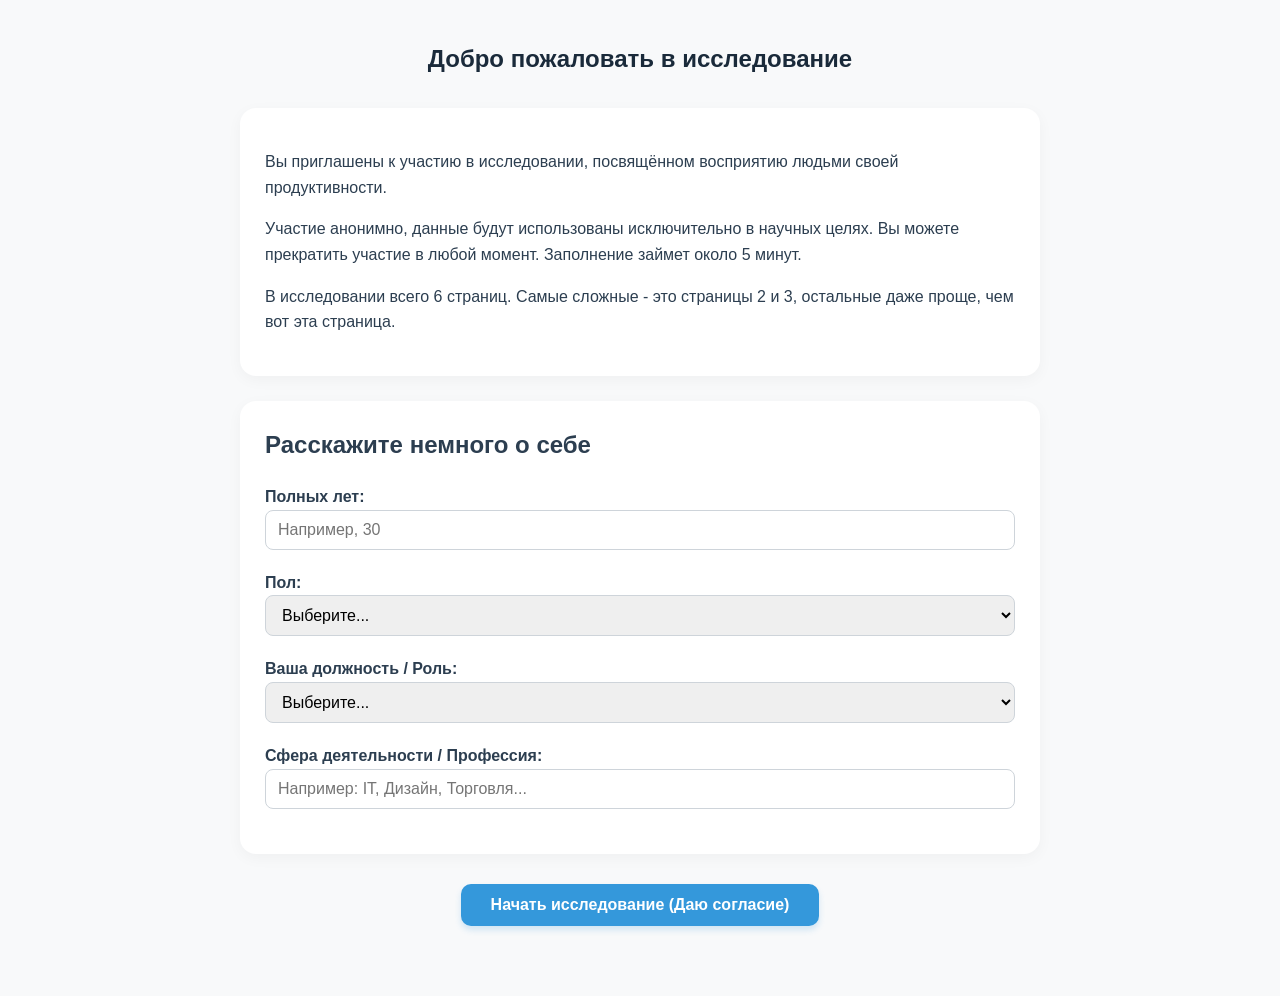
==== commit a7309798: "Навел красоты по результатам первых ответов" ====
--- a/Survey-pre-02 (Jedi Matrix Validation)/index.html
+++ b/Survey-pre-02 (Jedi Matrix Validation)/index.html
@@ -1,16 +1,25 @@
 <!DOCTYPE html>
 <html lang="ru">
 <head>
-    <meta charset="UTF-8">
-    <meta name="viewport" content="width=device-width, initial-scale=1.0">
-    <title>Исследование восприятия продуктивности</title>
-    <!-- Подключаем стили -->
-    <link rel="stylesheet" href="style.css">
+<meta charset="UTF-8">
+<meta name="viewport" content="width=device-width, initial-scale=1.0">
+<title>Исследование восприятия продуктивности</title>
+<link rel="icon" type="image/svg+xml" href="favicon.svg">
+ <!-- Подключаем стили -->
+<link rel="stylesheet" href="style.css">
 </head>
 <body>
 
 <div class="app-container">
     
+    <!-- Индикатор прогресса -->
+    <div id="progress-indicator" class="progress-indicator" style="display: none;">
+        <span class="progress-text">Шаг <span id="current-step">1</span> из <span id="total-steps">6</span></span>
+        <div class="progress-bar">
+            <div id="progress-fill" class="progress-fill"></div>
+        </div>
+    </div>
+
     <!-- СТРАНИЦА 0: Согласие и Демография -->
     <section id="page0" class="page active">
         <h1>Добро пожаловать в исследование</h1>
@@ -19,6 +28,9 @@
             <p>Вы приглашены к участию в исследовании, посвящённом восприятию людьми своей продуктивности.</p>
             <p>Участие анонимно, данные будут использованы исключительно в научных целях.
                 Вы можете прекратить участие в любой момент. Заполнение займет около 5 минут.</p>
+            <p>
+                В исследовании всего 6 страниц. Самые сложные - это страницы 2 и 3, остальные даже проще, чем вот эта страница.
+            </p>
         </div>
 
         <div class="card form-card">
--- a/Survey-pre-02 (Jedi Matrix Validation)/style.css
+++ b/Survey-pre-02 (Jedi Matrix Validation)/style.css
@@ -4,6 +4,38 @@
     --card-bg: #ffffff;
     --text-main: #2c3e50;
     --text-muted: #7f8c8d;
+}
+
+/* Индикатор прогресса */
+.progress-indicator {
+    text-align: center;
+    padding: 15px 20px;
+    margin-bottom: 20px;
+    background: linear-gradient(135deg, #667eea 0%, #764ba2 100%);
+    border-radius: 12px;
+    color: white;
+}
+
+.progress-text {
+    font-size: 0.9rem;
+    font-weight: 600;
+    display: block;
+    margin-bottom: 10px;
+}
+
+.progress-bar {
+    height: 6px;
+    background: rgba(255,255,255,0.3);
+    border-radius: 3px;
+    overflow: hidden;
+}
+
+.progress-fill {
+    height: 100%;
+    background: white;
+    border-radius: 3px;
+    transition: width 0.4s ease;
+    width: 16%;
 }
 
 body {
